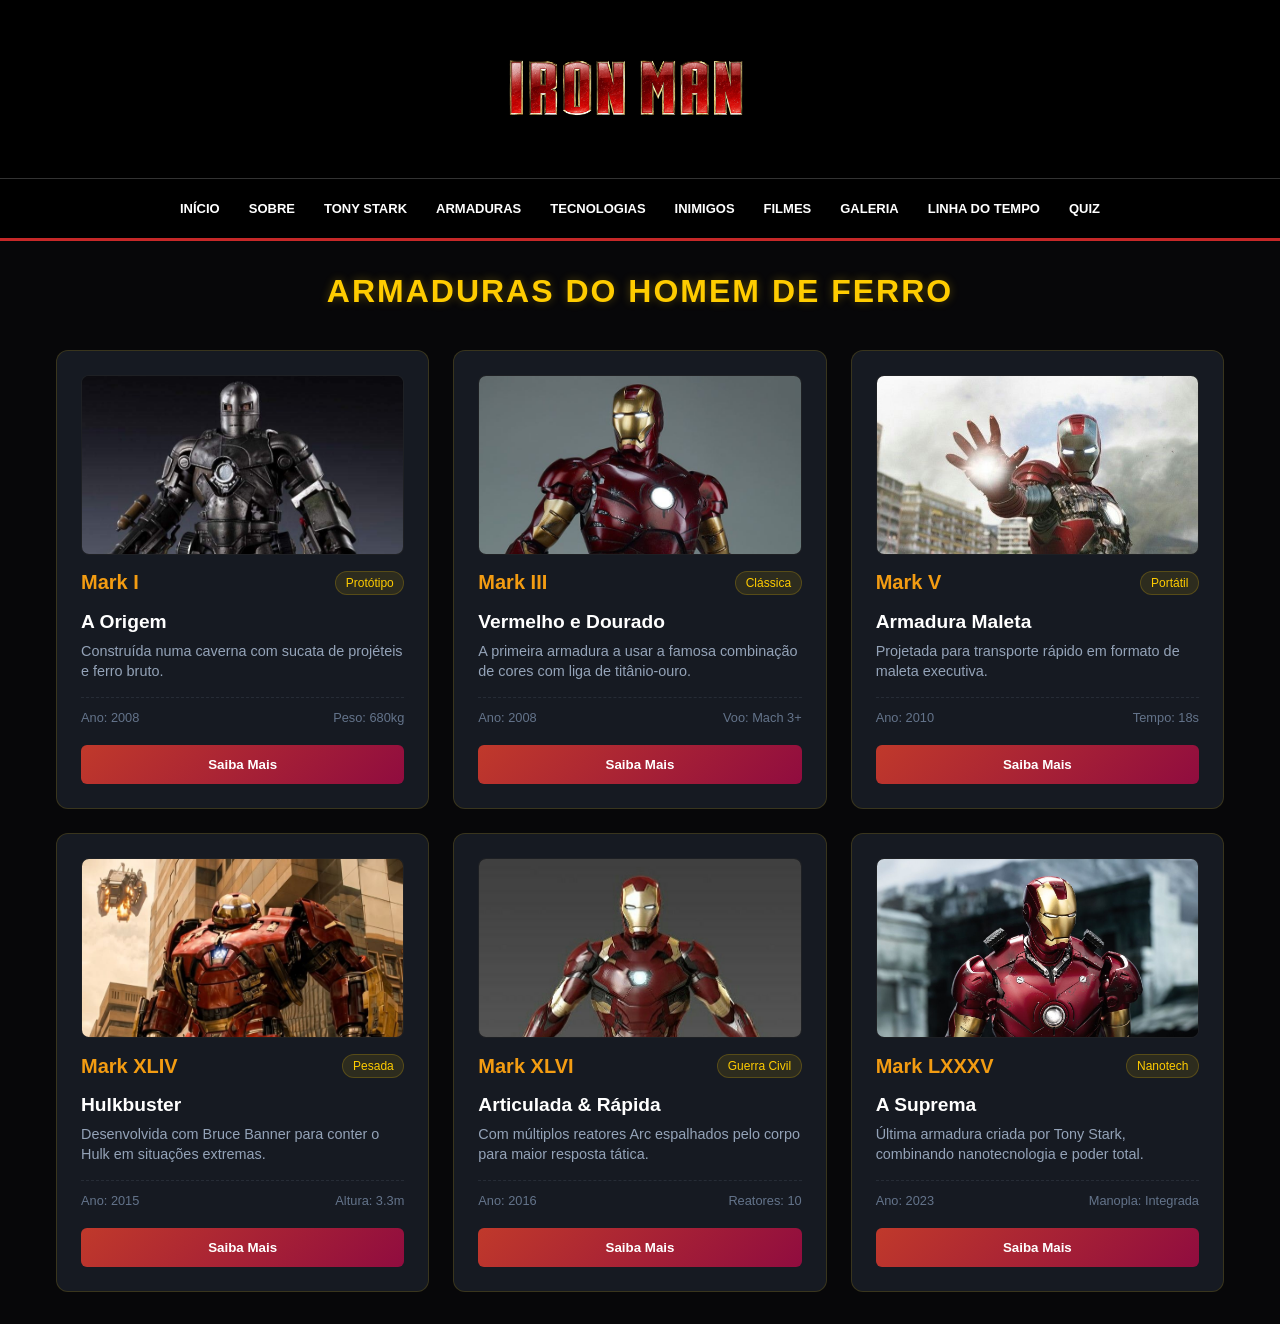
==== armaduras.html @ 5f481f51 "Primeiro envio do site Iron Man" ====
<!DOCTYPE html>
<html lang="pt-br">
<head>
    <meta charset="UTF-8">
    <meta name="viewport" content="width=device-width, initial-scale=1.0">
    <link rel="stylesheet" href="css/style.css">
    <title>Homem-de-Ferro</title>
    <link rel="icon" type="image/png" href="img/icone-ironman.png">
</head>
<body>
   <header>
        <div class="logo">
            <a href="index.html">
                <img src="img/Iron-Man-Logo.png" alt="Iron Man">
            </a>
        </div>
        <nav>
            <a href="index.html">Início</a>
            <a href="sobre.html">Sobre</a>
            <a href="tony-stark.html">Tony Stark</a>
            <a href="armaduras.html">Armaduras</a>
            <a href="tecnologias.html" class="active">Tecnologias</a>
            <a href="inimigos.html">Inimigos</a>
            <a href="filmes.html">Filmes</a>
            <a href="galeria.html">Galeria</a>
            <a href="linhadotempo.html">Linha do tempo</a>
            <a href="quiz.html">Quiz</a>
        </nav>
    </header>


    <section class="stark-container">
        <h2 class="stark-main-title">ARMADURAS DO HOMEM DE FERRO</h2>
    

        <div class="stark-grid">
        
   
            <article class="stark-card">
                <div class="stark-card-img-wrapper">
                    <img src="img/mark1.jpg" alt="Mark I" class="stark-card-img">
                </div>
                <div class="stark-card-header">
                    <span class="stark-badge">Mark I</span>
                    <span class="stark-tag">Protótipo</span>
                </div>
                <h3 class="stark-card-title">A Origem</h3>
                <p class="stark-card-desc">Construída numa caverna com sucata de projéteis e ferro bruto.</p>
                <div class="stark-stats">
                    <span>Ano: 2008</span>
                    <span>Peso: 680kg</span>
                </div>
                <button class="stark-btn" onclick="openArmorModal('mark1')">Saiba Mais</button>
            </article>

            <article class="stark-card">
                <div class="stark-card-img-wrapper">
                    <img src="img/m3.jpg" alt="Mark III" class="stark-card-img">
                </div>
                <div class="stark-card-header">
                    <span class="stark-badge">Mark III</span>
                    <span class="stark-tag">Clássica</span>
                </div>
                <h3 class="stark-card-title">Vermelho e Dourado</h3>
                <p class="stark-card-desc">A primeira armadura a usar a famosa combinação de cores com liga de titânio-ouro.</p>
                <div class="stark-stats">
                    <span>Ano: 2008</span>
                    <span>Voo: Mach 3+</span>
                </div>
                <button class="stark-btn" onclick="openArmorModal('mark3')">Saiba Mais</button>
            </article>


            <article class="stark-card">
                <div class="stark-card-img-wrapper">
                    <img src="img/m5.jpg" alt="Mark V" class="stark-card-img">
                </div>
                <div class="stark-card-header">
                    <span class="stark-badge">Mark V</span>
                    <span class="stark-tag">Portátil</span>
                </div>
                <h3 class="stark-card-title">Armadura Maleta</h3>
                <p class="stark-card-desc">Projetada para transporte rápido em formato de maleta executiva.</p>
                <div class="stark-stats">
                    <span>Ano: 2010</span>
                    <span>Tempo: 18s</span>
                </div>
                <button class="stark-btn" onclick="openArmorModal('mark5')">Saiba Mais</button>
            </article>

            <article class="stark-card">
                <div class="stark-card-img-wrapper">
                    <img src="img/m44.jpg" alt="Mark XLIV" class="stark-card-img">
                </div>
                <div class="stark-card-header">
                    <span class="stark-badge">Mark XLIV</span>
                    <span class="stark-tag">Pesada</span>
                </div>
                <h3 class="stark-card-title">Hulkbuster</h3>
                <p class="stark-card-desc">Desenvolvida com Bruce Banner para conter o Hulk em situações extremas.</p>
                <div class="stark-stats">
                    <span>Ano: 2015</span>
                    <span>Altura: 3.3m</span>
                </div>
                <button class="stark-btn" onclick="openArmorModal('mark44')">Saiba Mais</button>
            </article>

            <article class="stark-card">
                <div class="stark-card-img-wrapper">
                    <img src="img/m46.jpg" alt="Mark XLVI" class="stark-card-img">
                </div>
                <div class="stark-card-header">
                    <span class="stark-badge">Mark XLVI</span>
                    <span class="stark-tag">Guerra Civil</span>
                </div>
                <h3 class="stark-card-title">Articulada & Rápida</h3>
                <p class="stark-card-desc">Com múltiplos reatores Arc espalhados pelo corpo para maior resposta tática.</p>
                <div class="stark-stats">
                    <span>Ano: 2016</span>
                    <span>Reatores: 10</span>
                </div>
                <button class="stark-btn" onclick="openArmorModal('mark46')">Saiba Mais</button>
            </article>

            <article class="stark-card">
                <div class="stark-card-img-wrapper">
                    <img src="img/m85.jpg" alt="Mark LXXXV" class="stark-card-img">
                </div>
                <div class="stark-card-header">
                    <span class="stark-badge">Mark LXXXV</span>
                    <span class="stark-tag">Nanotech</span>
                </div>
                <h3 class="stark-card-title">A Suprema</h3>
                <p class="stark-card-desc">Última armadura criada por Tony Stark, combinando nanotecnologia e poder total.</p>
                <div class="stark-stats">
                    <span>Ano: 2023</span>
                    <span>Manopla: Integrada</span>
                </div>
                <button class="stark-btn" onclick="openArmorModal('mark85')">Saiba Mais</button>
            </article>

        </div>

        <div id="starkModalOverlay" class="stark-modal-overlay">
            <div class="stark-modal">
                <div class="stark-modal-header">
                    <div id="modalBadges"></div>
                    <button class="stark-modal-close" onclick="closeArmorModal()">×</button>
                </div>
            
                <h2 id="modalTitle" class="stark-modal-title"></h2>
            
                <div class="stark-modal-grid">
                    <div class="stark-info-box">
                        <span>LIGA / MATERIAL</span>
                        <strong id="modalMaterial"></strong>
                    </div>
                    <div class="stark-info-box">
                        <span>SISTEMA / I.A.</span>
                        <strong id="modalAI"></strong>
                    </div>
                </div>

                <p id="modalDescription" class="stark-modal-desc"></p>

                <div class="stark-modal-section">
                    <h4>ARSENAL & RECURSOS</h4>
                    <ul id="modalWeapons" class="stark-weapons-list"></ul>
                </div>
            </div>
        </div>
    </section>
<script src="js/script.js"></script>

</body>
</html>
---- css/style.css ----
* {
    margin: 0;
    padding: 0;
    box-sizing: border-box;
    font-family: 'Segoe UI', Tahoma, Geneva, Verdana, sans-serif;
}

body {
    background-color: #070709;
    color: #f1f1f1;
    overflow-x: hidden;
}

.text-yellow {
    color: #ffb700;
}

.text-red {
    color: #e60000;
}

.highlight-red {
    color: #e60000;
    font-weight: bold;
}

.highlight-yellow {
    color: #ffb700;
    font-weight: bold;
}

.navbar {
    background-color: #0c0c10;
    display: flex;
    justify-content: space-between;
    align-items: center;
    padding: 15px 40px;
    position: sticky;
    top: 0;
    z-index: 1000;
    border-bottom: 2px solid #ffb700;
}

.logo {
    font-size: 1.5rem;
    letter-spacing: 2px;
}

header {
    background-color: #000;
    border-bottom: 3px solid #c62828;
}

.logo {
    display: flex;
    justify-content: center;
    padding: 15px;
}

.logo img {
    width: 280px;
    max-width: 90%;
    height: auto;
}

nav {
    display: flex;
    justify-content: center;
    flex-wrap: wrap;
    border-top: 1px solid #333;
    padding: 10px;
    gap: 5px;
}

nav a {
    color: white;
    text-decoration: none;
    font-size: 13px;
    font-weight: bold;
    text-transform: uppercase;
    padding: 12px;
    transition: 0.3s ease;
}

nav a:hover {
    color: #f5c542;
    background-color: #222;
    border-bottom: 2px solid #c62828;
}
.navbar nav ul {
    list-style: none;
    display: flex;
    gap: 25px;
}

.navbar nav ul li a {
    color: #b3b3c2;
    text-decoration: none;
    font-weight: 600;
    transition: color 0.3s;
}

.navbar nav ul li a:hover,
.navbar nav ul li a.active {
    color: #ffb700;
}

.stark-identificacao {
    background-color: #141414;
    border: 1px solid #262626;
    border-radius: 12px;
    padding: 25px;
    max-width: 500px;
    margin: 30px auto;
    text-align: center;
    box-shadow: 0 10px 30px -10px rgba(220, 38, 38, 0.2);
}

.stark-identificacao input[type="text"] {
    width: 100%;
    padding: 12px 14px;
    background-color: #0b0b0d;
    border: 1px solid #333333;
    border-radius: 7px;
    color: #ffffff;
    font-size: 15px;
    margin-bottom: 12px;
    transition: all 0.3s ease;
}

.stark-identificacao input[type="text"]:focus {
    outline: none;
    border-color: #dc2626;
    box-shadow: 0 0 8px rgba(220, 38, 38, 0.3);
}

.stark-btn-acessar {
    width: 100%;
    padding: 12px;
    background-color: #c62828;
    border: none;
    border-radius: 7px;
    color: #ffffff;
    font-size: 15px;
    font-weight: bold;
    cursor: pointer;
    text-transform: uppercase;
    transition: 0.2s ease;
}

.stark-btn-acessar:hover {
    background-color: #e53935;
}

.stark-card {
    background-color: #141414;
    border: 1px solid #262626;
    transition: all 0.25s ease;
}

.stark-card:hover {
    border-color: #dc2626;
    transform: translateY(-3px);
    box-shadow: 0 10px 30px -10px rgba(220, 38, 38, 0.28);
}

@media (max-width: 600px) {

    nav {
        flex-direction: column;
        text-align: center;
    }

    .logo img {
        width: 220px;
    }
}

.sobre {
    max-width: 1000px;
    margin: 30px auto;
    padding: 30px;
    background-color: #151515;
    color: #f5f5f5;
    border-left: 4px solid #c62828;
    border-radius: 6px;
    box-shadow: 0 4px 15px rgba(0, 0, 0, 0.4);
}

.subtitulo-sobre {
    display: inline-block;
    font-size: 12px;
    font-weight: bold;
    letter-spacing: 2px;
    color: #c62828;
    margin-bottom: 8px;
    text-transform: uppercase;
}

.sobre h1,
.sobre h2 {
    color: #d4a72c;
    margin-bottom: 20px;
}

.sobre p {
    font-size: 16px;
    line-height: 1.8;
    margin-bottom: 15px;
    color: #dddddd;
}

.destaque-sobre {
    display: flex;
    align-items: center;
    gap: 30px;
}

.texto-sobre {
    flex: 1;
}

.imagem-sobre {
    flex: 1;
}

.sobre img {
    display: block;
    width: 100%;
    max-width: 420px;
    margin: 0 auto;
    border-radius: 6px;
    border: 1px solid #333;
}

.cards-caracteristicas {
    display: grid;
    grid-template-columns: repeat(auto-fit, minmax(200px, 1fr));
    gap: 20px;
    margin-top: 20px;
}

.card-caracteristica {
    background-color: #1f1f1f;
    padding: 20px;
    border-radius: 6px;
    border-top: 3px solid #d4a72c;
    transition: transform 0.2s ease, border-color 0.2s ease;
}

.card-caracteristica:hover {
    transform: translateY(-5px);
    border-top-color: #c62828;
}

.icone-caracteristica {
    font-size: 26px;
    display: block;
    margin-bottom: 10px;
}

.card-caracteristica h3 {
    color: #ffffff;
    font-size: 18px;
    margin-bottom: 10px;
}

.card-caracteristica p {
    font-size: 14px;
    line-height: 1.6;
    margin-bottom: 0;
}

@media (max-width: 768px) {
    .destaque-sobre {
        flex-direction: column;
    }

    .sobre {
        margin: 20px 15px;
        padding: 20px;
    }
}

.site-hero-header {
  position: relative;
  z-index: 1;
  text-align: center;
  padding: 90px 20px 60px 20px;
  background: linear-gradient(180deg, rgba(153, 0, 0, 0.25) 0%, rgba(7, 7, 9, 1) 100%);
  border-bottom: 2px solid rgba(255, 183, 0, 0.3);
}

.badge-stark {
  display: inline-block;
  font-family: var(--fonte-titulo);
  font-size: 0.75rem;
  letter-spacing: 3px;
  color: #ffcc00;
  background: rgba(255, 204, 0, 0.1);
  border: 1px solid #ffcc00;
  padding: 5px 15px;
  border-radius: 20px;
  margin-bottom: 20px;
  box-shadow: 0 0 10px rgba(255, 204, 0, 0.2);
}

.site-hero-header h1 {
  font-family: var(--fonte-titulo);
  font-size: 4rem;
  font-weight: 900;
  letter-spacing: 5px;
  color: var(--dourado);
  text-shadow: 0 0 20px rgba(255, 183, 0, 0.4), 3px 3px 0px var(--vermelho-stark);
}

.site-hero-header .tagline {
  font-size: 1.4rem;
  color: var(--texto-cinza);
  margin-top: 10px;
  letter-spacing: 2px;
  text-transform: uppercase;
}

.tags-container {
  display: flex;
  justify-content: center;
  gap: 12px;
  margin-top: 25px;
  flex-wrap: wrap;
}

.tag {
  background: rgba(255, 183, 0, 0.05);
  border: 1px solid var(--dourado-suave);
  color: var(--dourado-suave);
  padding: 6px 14px;
  font-size: 0.9rem;
  border-radius: 4px;
  letter-spacing: 1px;
}

main {
  position: relative;
  z-index: 1;
  max-width: 1100px;
  margin: 0 auto;
  padding: 50px 20px;
}

.quote-box {
  text-align: center;
  margin-bottom: 60px;
  padding: 30px;
  background: rgba(255, 255, 255, 0.02);
  border-left: 4px solid var(--vermelho-stark);
  border-right: 4px solid var(--dourado);
  border-radius: 8px;
}

.quote-box blockquote {
  font-size: 1.5rem;
  font-style: italic;
  color: #ffffff;
  letter-spacing: 1px;
}

.biografia-container {
  display: flex;
  flex-direction: column;
  gap: 40px;
}

.card-stark {
  display: flex;
  align-items: center;
  background-color: var(--preto-card);
  border: 1px solid rgba(255, 183, 0, 0.15);
  border-radius: 12px;
  overflow: hidden;
  box-shadow: 0 10px 30px rgba(0, 0, 0, 0.7);
  transition: all 0.4s ease;
}

.card-stark:hover {
  transform: translateY(-8px);
  border-color: var(--dourado);
  box-shadow: 0 15px 35px rgba(255, 183, 0, 0.2), 0 0 15px rgba(153, 0, 0, 0.3);
}

.card-stark.reverso {
  flex-direction: row-reverse;
}

.img-wrapper {
  position: relative;
  width: 45%;
  height: 340px;
  overflow: hidden;
}

.img-wrapper img {
  width: 100%;
  height: 100%;
  object-fit: cover;
  transition: transform 0.5s ease;
}

.card-stark:hover .img-wrapper img {
  transform: scale(1.08);
}

.img-overlay {
  position: absolute;
  top: 0;
  left: 0;
  width: 100%;
  height: 100%;
  background: linear-gradient(90deg, rgba(17, 17, 22, 0) 0%, rgba(17, 17, 22, 0.8) 100%);
}

.card-stark.reverso .img-overlay {
  background: linear-gradient(-90deg, rgba(17, 17, 22, 0) 0%, rgba(17, 17, 22, 0.8) 100%);
}

.texto-info {
  width: 55%;
  padding: 40px;
}

.card-numero {
  font-family: var(--fonte-titulo);
  font-size: 0.8rem;
  color: var(--vermelho-brilho);
  letter-spacing: 2px;
  display: block;
  margin-bottom: 8px;
}

.texto-info h2 {
  font-family: var(--fonte-titulo);
  color: var(--dourado);
  font-size: 1.8rem;
  margin-bottom: 15px;
  letter-spacing: 1px;
}

.texto-info p {
  color: var(--texto-cinza);
  font-size: 1.15rem;
  line-height: 1.7;
}

.stats-panel {
  display: grid;
  grid-template-columns: repeat(auto-fit, minmax(250px, 1fr));
  gap: 20px;
  margin-top: 70px;
}

.stat-item {
  background: linear-gradient(145deg, rgba(153, 0, 0, 0.2), rgba(17, 17, 22, 0.9));
  border: 1px solid rgba(255, 183, 0, 0.2);
  padding: 30px;
  border-radius: 10px;
  text-align: center;
  transition: 0.3s;
}

.stat-item:hover {
  border-color: #ffcc00;
  box-shadow: 0 0 20px rgba(255, 204, 0, 0.2);
}

.stat-item h3 {
  font-family: var(--fonte-titulo);
  font-size: 2.8rem;
  color: var(--dourado);
  margin-bottom: 5px;
}

.stat-item p {
  color: var(--texto-cinza);
  font-size: 1rem;
  letter-spacing: 1px;
}

.quiz-container {
    min-height: 65vh;
    display: flex;
    justify-content: center;
    align-items: center;
    padding: 40px 20px;
    background: radial-gradient(circle at top, #351416, #101010 70%);
    color: #ffffff;
}

.quiz-card {
    width: 100%;
    max-width: 750px;
    padding: 35px;
    background-color: #171717;
    border: 1px solid #383838;
    border-top: 4px solid #c62828;
    border-radius: 12px;
    box-shadow: 0 10px 35px #00000070;
}

.quiz-etiqueta {
    color: #f5c542;
    font-size: 12px;
    font-weight: bold;
    letter-spacing: 3px;
    text-align: center;
}

.quiz-card h1 {
    color: #f5c542;
    font-size: 32px;
    text-align: center;
    margin: 15px 0;
}

.quiz-descricao {
    color: #cccccc;
    text-align: center;
    line-height: 1.6;
    margin-bottom: 30px;
}

.quiz-info {
    display: flex;
    justify-content: space-between;
    gap: 12px;
    color: #f5c542;
    font-size: 14px;
    font-weight: bold;
    margin-bottom: 12px;
}

.barra-progresso {
    width: 100%;
    height: 8px;
    background-color: #333333;
    border-radius: 10px;
    overflow: hidden;
    margin-bottom: 28px;
}

#progresso {
    width: 0%;
    height: 100%;
    background-color: #c62828;
    transition: width 0.3s ease;
}

#pergunta {
    color: #ffffff;
    font-size: 22px;
    line-height: 1.5;
    margin-bottom: 22px;
}

.alternativas {
    display: flex;
    flex-direction: column;
    gap: 12px;
}

.alternativa {
    width: 100%;
    padding: 15px;
    background-color: #242424;
    border: 1px solid #444444;
    border-radius: 7px;
    color: #ffffff;
    font-size: 15px;
    text-align: left;
    cursor: pointer;
    transition: 0.2s;
}

.alternativa:hover:not(:disabled) {
    border-color: #f5c542;
    background-color: #30271b;
}

.alternativa.selecionada {
    border: 2px solid #f5c542;
    background-color: #382c18;
}

.alternativa.correta {
    border-color: #36a269;
    background-color: #163b29;
}

.alternativa.incorreta {
    border-color: #c62828;
    background-color: #451b1b;
}

.alternativa:disabled {
    cursor: default;
}

#feedback {
    min-height: 24px;
    margin: 18px 0 10px;
    font-weight: bold;
    line-height: 1.5;
}

#botaoConfirmar,
#botaoReiniciar {
    width: 100%;
    padding: 14px;
    background-color: #c62828;
    border: none;
    border-radius: 7px;
    color: #ffffff;
    font-size: 16px;
    font-weight: bold;
    cursor: pointer;
    transition: 0.2s;
}

#botaoConfirmar:hover:not(:disabled),
#botaoReiniciar:hover {
    background-color: #e53935;
}

#botaoConfirmar:disabled {
    background-color: #555555;
    color: #bbbbbb;
    cursor: not-allowed;
}

#resultado {
    text-align: center;
    padding: 20px 0;
}

#resultado h2 {
    color: #f5c542;
    font-size: 28px;
    margin-bottom: 20px;
}

#resultado p {
    color: #dddddd;
    font-size: 17px;
    line-height: 1.7;
    margin-bottom: 15px;
}

@media (max-width: 600px) {
    .quiz-container {
        padding: 25px 12px;
    }

    .quiz-card {
        padding: 22px 16px;
    }

    .quiz-card h1 {
        font-size: 26px;
    }

    #pergunta {
        font-size: 19px;
    }

    .alternativa {
        font-size: 14px;
    }
}


:root {
    --stark-red: #c0392b;
    --stark-gold: #f39c12;
    --stark-yellow: #ffcc00;
    --stark-dark: #0f1115;
    --stark-card-bg: #161a22;
    --stark-border: rgba(255, 204, 0, 0.15);
}

.stark-container {
    max-width: 1200px;
    margin: 0 auto;
    padding: 2rem 1rem;
    font-family: 'Segoe UI', Tahoma, Geneva, Verdana, sans-serif;
    color: #ffffff;
}

.stark-main-title {
    text-align: center;
    font-size: 2rem;
    font-weight: 800;
    color: #ffcc00;
    letter-spacing: 2px;
    margin-bottom: 2.5rem;
    text-shadow: 0 0 10px rgba(255, 204, 0, 0.3);
}

.stark-grid {
    display: grid;
    grid-template-columns: 1fr;
    gap: 1.5rem;
}

@media (min-width: 640px) {
    .stark-grid {
        grid-template-columns: repeat(2, 1fr);
    }
}

@media (min-width: 1024px) {
    .stark-grid {
        grid-template-columns: repeat(3, 1fr);
    }
}

.stark-card {
    background: var(--stark-card-bg);
    border: 1px solid var(--stark-border);
    border-radius: 12px;
    padding: 1.5rem;
    display: flex;
    flex-direction: column;
    justify-content: space-between;
    transition: transform 0.3s ease, border-color 0.3s ease, box-shadow 0.3s ease;
}

.stark-card:hover {
    transform: translateY(-5px);
    border-color: var(--stark-gold);
    box-shadow: 0 10px 20px rgba(243, 156, 18, 0.15);
}

.stark-card-header {
    display: flex;
    justify-content: space-between;
    align-items: center;
    margin-bottom: 1rem;
}

.stark-badge {
    color: var(--stark-gold);
    font-weight: 800;
    font-size: 1.25rem;
}

.stark-tag {
    font-size: 0.75rem;
    background: rgba(255, 204, 0, 0.1);
    color: #ffcc00;
    padding: 0.25rem 0.6rem;
    border-radius: 20px;
    border: 1px solid rgba(255, 204, 0, 0.2);
}

.stark-card-title {
    font-size: 1.2rem;
    margin: 0 0 0.5rem 0;
}

.stark-card-desc {
    color: #94a3b8;
    font-size: 0.9rem;
    line-height: 1.4;
    margin-bottom: 1rem;
}

.stark-stats {
    display: flex;
    justify-content: space-between;
    font-size: 0.8rem;
    color: #64748b;
    border-top: 1px dashed #262c36;
    padding-top: 0.75rem;
    margin-bottom: 1.25rem;
}

.stark-btn {
    width: 100%;
    padding: 0.75rem;
    background: linear-gradient(135deg, var(--stark-red), #900c3f);
    color: #ffffff;
    border: none;
    border-radius: 6px;
    font-weight: 700;
    cursor: pointer;
    transition: filter 0.2s ease;
}

.stark-btn:hover {
    filter: brightness(1.2);
}

.stark-modal-overlay {
    display: none;
    position: fixed;
    top: 0;
    left: 0;
    width: 100%;
    height: 100%;
    background: rgba(0, 0, 0, 0.85);
    backdrop-filter: blur(5px);
    z-index: 9999;
    align-items: center;
    justify-content: center;
    padding: 1rem;
}

.stark-modal-overlay.active {
    display: flex;
}

.stark-modal {
    background: var(--stark-card-bg);
    border: 1px solid var(--stark-gold);
    border-radius: 12px;
    width: 100%;
    max-width: 550px;
    padding: 2rem;
    box-shadow: 0 0 30px rgba(243, 156, 18, 0.2);
    position: relative;
    max-height: 90vh;
    overflow-y: auto;
}

.stark-modal-header {
    display: flex;
    justify-content: space-between;
    align-items: center;
}

.stark-modal-close {
    background: transparent;
    border: none;
    color: #94a3b8;
    font-size: 2rem;
    cursor: pointer;
    line-height: 1;
}

.stark-modal-close:hover {
    color: #ffffff;
}

.stark-modal-title {
    font-size: 1.75rem;
    margin: 0.5rem 0 1.5rem 0;
    color: #ffffff;
}

.stark-modal-grid {
    display: grid;
    grid-template-columns: 1fr 1fr;
    gap: 1rem;
    margin-bottom: 1.5rem;
}

.stark-info-box {
    background: #0d1117;
    padding: 0.75rem;
    border-radius: 6px;
    border-left: 3px solid #ffcc00;
}

.stark-info-box span {
    display: block;
    font-size: 0.7rem;
    color: #64748b;
    margin-bottom: 0.25rem;
}

.stark-info-box strong {
    font-size: 0.85rem;
    color: #e2e8f0;
}

.stark-modal-desc {
    color: #cbd5e1;
    line-height: 1.5;
    font-size: 0.95rem;
    margin-bottom: 1.5rem;
}

.stark-modal-section h4 {
    font-size: 0.85rem;
    color: var(--stark-gold);
    letter-spacing: 1px;
    margin-bottom: 0.75rem;
}

.stark-weapons-list {
    list-style: none;
    padding: 0;
    margin: 0;
    display: grid;
    grid-template-columns: 1fr 1fr;
    gap: 0.5rem;
}

.stark-weapons-list li {
    font-size: 0.85rem;
    color: #94a3b8;
    display: flex;
    align-items: center;
}

.stark-weapons-list li::before {
    content: "⚡";
    margin-right: 0.5rem;
    font-size: 0.75rem;
}

.stark-subtitle {
    text-align: center;
    color: #ff3333;
    font-size: 0.85rem;
    letter-spacing: 3px;
    margin-top: -1.5rem;
    margin-bottom: 2.5rem;
    font-weight: 700;
}

.stark-card.threat-low {
    border-left: 4px solid #2ecc71;
}

.stark-card.threat-medium {
    border-left: 4px solid #f39c12;
}

.stark-card.threat-high {
    border-left: 4px solid #e67e22;
}

.stark-card.threat-extreme {
    border-left: 4px solid #e74c3c;
    box-shadow: inset 0 0 15px rgba(231, 76, 60, 0.05);
}

.stark-threat-tag {
    font-size: 0.7rem;
    font-weight: 800;
    padding: 0.2rem 0.5rem;
    border-radius: 4px;
    text-transform: uppercase;
}

.stark-threat-tag.low {
    background: rgba(46, 204, 113, 0.15);
    color: #2ecc71;
    border: 1px solid #2ecc71;
}

.stark-threat-tag.medium {
    background: rgba(243, 156, 18, 0.15);
    color: #f39c12;
    border: 1px solid #f39c12;
}

.stark-threat-tag.high {
    background: rgba(230, 126, 34, 0.15);
    color: #e67e22;
    border: 1px solid #e67e22;
}

.stark-threat-tag.extreme {
    background: rgba(231, 76, 60, 0.2);
    color: #ff4d4d;
    border: 1px solid #ff4d4d;
    animation: pulseAlert 2s infinite;
}

@keyframes pulseAlert {
    0% { box-shadow: 0 0 0 0 rgba(255, 77, 77, 0.4); }
    70% { box-shadow: 0 0 0 8px rgba(255, 77, 77, 0); }
    100% { box-shadow: 0 0 0 0 rgba(255, 77, 77, 0); }
}

.stark-btn-threat {
    width: 100%;
    padding: 0.75rem;
    background: linear-gradient(135deg, #7b0000, #b30000);
    color: #ffffff;
    border: 1px solid #ff3333;
    border-radius: 6px;
    font-weight: 700;
    letter-spacing: 1px;
    cursor: pointer;
    transition: all 0.3s ease;
}

.stark-btn-threat:hover {
    background: #e60000;
    box-shadow: 0 0 15px rgba(255, 0, 0, 0.4);
}


.stark-modal.enemy-modal {
    border-color: #ff3333;
    box-shadow: 0 0 35px rgba(255, 0, 0, 0.25);
}

.stark-info-box.alert-box {
    border-left-color: #ff3333;
}

.threat-list li::before {
    content: "⚠️" !important;
}

.stark-card-img-wrapper {
    width: 100%;
    height: 180px; 
    border-radius: 8px;
    overflow: hidden;
    margin-bottom: 1rem;
    border: 1px solid rgba(255, 255, 255, 0.08);
    background-color: #0b0d11;
    position: relative;
}

.stark-card-img {
    width: 100%;
    height: 100%;
    object-fit: cover; 
    object-position: center top;
    transition: transform 0.4s ease, filter 0.4s ease;
}

.stark-card:hover .stark-card-img {
    transform: scale(1.06);
}

.stark-card.threat-extreme .stark-card-img-wrapper {
    border-color: rgba(231, 76, 60, 0.4);
}

.gallery-filters {
    display: flex;
    justify-content: center;
    flex-wrap: wrap;
    gap: 0.75rem;
    margin-bottom: 2.5rem;
}

.filter-btn {
    background: var(--stark-card-bg);
    border: 1px solid var(--stark-border);
    color: #94a3b8;
    padding: 0.5rem 1.25rem;
    border-radius: 20px;
    cursor: pointer;
    font-weight: 600;
    font-size: 0.85rem;
    transition: all 0.3s ease;
}

.filter-btn:hover,
.filter-btn.active {
    background: rgba(255, 204, 0, 0.15);
    color: #ffcc00;
    border-color: #ffcc00;
    box-shadow: 0 0 10px rgba(255, 204, 0, 0.2);
}

.gallery-item {
    cursor: pointer;
}

.gallery-card-info {
    padding-top: 0.5rem;
}

.gallery-modal-content {
    max-width: 750px !important;
}

.gallery-modal-img-container {
    width: 100%;
    max-height: 60vh;
    border-radius: 8px;
    overflow: hidden;
    background: #000;
    display: flex;
    justify-content: center;
    align-items: center;
    border: 1px solid #ffcc00;
}

#galleryModalImg {
    width: 100%;
    height: auto;
    max-height: 60vh;
    object-fit: contain;
}

:root {
    --bg-primary: #0a0a0a;
    --bg-secondary: #141414;
    --bg-card: #1c1c1c;
    --text-primary: #ffffff;
    --text-muted: #b0b0b0;
    
    --color-yellow: #ffcc00;
    --color-yellow-hover: #e6b800;
    --color-red: #e60000;
    --color-red-hover: #b30000;
    
    --border-color: #2a2a2a;
    --transition: all 0.3s ease;

    --fonte-titulo: 'Orbitron', sans-serif;
    --fonte-corpo: 'Rajdhani', Arial, sans-serif;
}

.text-yellow { color: var(--color-yellow); }
.text-red { color: var(--color-red); }
.highlight-yellow { color: var(--color-yellow); font-weight: bold; }
.highlight-red { color: var(--color-red); font-weight: bold; }

.sub-navbar {
    display: flex;
    justify-content: space-between;
    align-items: center;
    background-color: var(--bg-secondary);
    border-bottom: 1px solid var(--border-color);
    padding: 12px 5%;
    flex-wrap: wrap;
    gap: 15px;
}

.sub-logo {
    font-family: var(--fonte-titulo);
    font-size: 1.2rem;
    font-weight: 900;
    letter-spacing: 2px;
}

.sub-links {
    display: flex;
    gap: 20px;
    flex-wrap: wrap;
}

.sub-links a {
    color: var(--text-muted);
    text-decoration: none;
    font-size: 0.85rem;
    font-weight: bold;
    text-transform: uppercase;
    letter-spacing: 1px;
    transition: var(--transition);
}

.sub-links a:hover {
    color: var(--color-yellow);
}

.hero {
    display: flex;
    align-items: center;
    justify-content: space-between;
    padding: 6rem 5%;
    min-height: 80vh;
    gap: 4rem;
    background: radial-gradient(circle at 70% 30%, rgba(198, 40, 40, 0.12) 0%, rgba(10, 10, 10, 0.95) 70%), 
                linear-gradient(180deg, #121216 0%, #0a0a0a 100%);
    border-bottom: 2px solid rgba(255, 204, 0, 0.25);
    position: relative;
    overflow: hidden;
}

.hero::before {
    content: '';
    position: absolute;
    top: -50px;
    right: -50px;
    width: 350px;
    height: 350px;
    background: radial-gradient(circle, rgba(255, 204, 0, 0.08) 0%, transparent 70%);
    border-radius: 50%;
    z-index: 0;
    pointer-events: none;
}

.hero-content {
    flex: 1;
    position: relative;
    z-index: 1;
}

.badge {
    display: inline-block;
    background: rgba(230, 0, 0, 0.15);
    border: 1px solid var(--color-red);
    color: #ff4d4d;
    padding: 0.4rem 1rem;
    border-radius: 20px;
    font-family: var(--fonte-titulo);
    font-size: 0.75rem;
    font-weight: 700;
    letter-spacing: 2px;
    text-transform: uppercase;
    margin-bottom: 1rem;
    box-shadow: 0 0 10px rgba(230, 0, 0, 0.2);
}

.hero h1 {
    font-family: var(--fonte-titulo);
    font-size: 3.2rem;
    margin: 0.8rem 0;
    line-height: 1.15;
    color: #ffffff;
    text-shadow: 0 0 20px rgba(255, 204, 0, 0.25);
}

.hero h1 span {
    color: var(--color-yellow);
}

.hero p {
    font-size: 1.15rem;
    color: var(--text-muted);
    margin-bottom: 2rem;
    line-height: 1.7;
    max-width: 540px;
}

.hero-buttons {
    display: flex;
    gap: 1.2rem;
    flex-wrap: wrap;
}

.btn {
    padding: 0.85rem 2rem;
    border-radius: 6px;
    text-decoration: none;
    font-family: var(--fonte-titulo);
    font-size: 0.85rem;
    font-weight: 700;
    letter-spacing: 1.5px;
    transition: var(--transition);
    display: inline-block;
    text-transform: uppercase;
}

.btn-primary {
    background-color: var(--color-yellow);
    color: #000000;
    box-shadow: 0 4px 15px rgba(255, 204, 0, 0.3);
}

.btn-primary:hover {
    background-color: var(--color-yellow-hover);
    transform: translateY(-3px);
    box-shadow: 0 6px 20px rgba(255, 204, 0, 0.45);
}

.btn-secondary {
    background-color: rgba(230, 0, 0, 0.1);
    border: 2px solid var(--color-red);
    color: #ffffff;
}

.btn-secondary:hover {
    background-color: var(--color-red);
    transform: translateY(-3px);
    box-shadow: 0 6px 20px rgba(230, 0, 0, 0.4);
}

.hero-image {
    flex: 1;
    position: relative;
    z-index: 1;
}

.hero-image img {
    width: 100%;
    border-radius: 12px;
    border: 2px solid rgba(255, 204, 0, 0.3);
    box-shadow: 0 15px 35px rgba(0, 0, 0, 0.8), 0 0 20px rgba(255, 204, 0, 0.15);
    transition: transform 0.4s ease, border-color 0.4s ease;
}

.hero-image img:hover {
    transform: scale(1.02);
    border-color: var(--color-yellow);
}

@media (max-width: 768px) {
    .hero {
        flex-direction: column;
        text-align: center;
        padding: 4rem 5%;
    }

    .hero-buttons {
        justify-content: center;
    }

    .hero h1 {
        font-size: 2.3rem;
    }
}

.section {
    padding: 5rem 5%;
}

.bg-darker {
    background-color: var(--bg-secondary);
}

.section-title {
    font-family: var(--fonte-titulo);
    font-size: 2.2rem;
    text-align: center;
    margin-bottom: 0.5rem;
}

.section-subtitle {
    text-align: center;
    color: var(--text-muted);
    margin-bottom: 3rem;
}

.concept-grid {
    display: grid;
    grid-template-columns: repeat(auto-fit, minmax(280px, 1fr));
    gap: 2rem;
    margin-top: 3rem;
}

.concept-card {
    background-color: var(--bg-card);
    padding: 2rem;
    border-radius: 8px;
    border-top: 4px solid var(--color-red);
    transition: var(--transition);
}

.concept-card:hover {
    transform: translateY(-5px);
    border-top-color: var(--color-yellow);
}

.concept-card .icon {
    font-size: 2.5rem;
    color: var(--color-yellow);
    margin-bottom: 1rem;
}

.concept-card h3 {
    font-family: var(--fonte-titulo);
    font-size: 1.2rem;
    margin-bottom: 0.8rem;
}

.concept-card p {
    color: var(--text-muted);
}

.tech-grid {
    display: grid;
    grid-template-columns: repeat(auto-fit, minmax(260px, 1fr));
    gap: 2rem;
}

.tech-card {
    background-color: var(--bg-card);
    border-radius: 10px;
    overflow: hidden;
    border: 1px solid var(--border-color);
    transition: var(--transition);
}

.tech-card:hover {
    border-color: var(--color-yellow);
    box-shadow: 0 5px 20px rgba(255, 204, 0, 0.15);
}

.tech-img-container {
    height: 180px;
    overflow: hidden;
}

.tech-img-container img {
    width: 100%;
    height: 100%;
    object-fit: cover;
    transition: var(--transition);
}

.tech-card:hover .tech-img-container img {
    transform: scale(1.05);
}

.tech-info {
    padding: 1.5rem;
}

.tech-tag {
    font-size: 0.75rem;
    padding: 0.2rem 0.6rem;
    border-radius: 4px;
    font-weight: 700;
    display: inline-block;
    margin-bottom: 0.8rem;
}

.tag-yellow {
    background-color: rgba(255, 204, 0, 0.2);
    color: var(--color-yellow);
    border: 1px solid var(--color-yellow);
}

.tag-red {
    background-color: rgba(230, 0, 0, 0.2);
    color: var(--color-red);
    border: 1px solid var(--color-red);
}

.tech-info h3 {
    font-family: var(--fonte-titulo);
    font-size: 1.15rem;
    margin-bottom: 0.5rem;
}

.tech-info p {
    color: var(--text-muted);
    font-size: 0.95rem;
}

.methods-table-wrapper {
    overflow-x: auto;
    margin-top: 2rem;
}

.methods-table {
    width: 100%;
    border-collapse: collapse;
    background-color: var(--bg-card);
    border-radius: 8px;
    overflow: hidden;
}

.methods-table th,
.methods-table td {
    padding: 1.2rem;
    text-align: left;
    border-bottom: 1px solid var(--border-color);
}

.methods-table th {
    background-color: #000;
    color: var(--color-yellow);
    font-family: var(--fonte-titulo);
    text-transform: uppercase;
    font-size: 0.85rem;
    letter-spacing: 1px;
}

.method-badge {
    padding: 0.3rem 0.7rem;
    border-radius: 4px;
    font-family: var(--fonte-titulo);
    font-weight: 800;
    font-size: 0.8rem;
}

.method-badge.jarvis { background-color: rgba(255, 204, 0, 0.2); color: var(--color-yellow); border: 1px solid var(--color-yellow); }
.method-badge.friday { background-color: rgba(230, 0, 0, 0.2); color: var(--color-red); border: 1px solid var(--color-red); }
.method-badge.edith { background-color: #333; color: #fff; border: 1px solid #555; }
.method-badge.barf { background-color: var(--color-red); color: #fff; }

footer {
    border-top: 1px solid rgba(255, 204, 0, 0.2);
    background-color: #0f1115;
    margin-top: 3rem;
    padding: 1.75rem 1rem;
    text-align: center;
}

footer p:first-child {
    font-family: 'Orbitron', sans-serif;
    font-size: 0.75rem;
    color: #ffcc00;
    letter-spacing: 0.1em;
    text-transform: uppercase;
    margin-bottom: 0.5rem;
}

footer p:last-child {
    font-size: 0.85rem;
    color: #6b7280;
}

@media (max-width: 1024px) {
    header {
        flex-direction: column;
        gap: 15px;
        padding: 15px 20px;
    }

    header nav {
        justify-content: center;
        gap: 12px;
    }

    #sec-armaduras .grid,
    #sec-viloes .grid {
        grid-template-columns: repeat(2, 1fr);
    }

    #sec-videos .grid {
        grid-template-columns: repeat(2, 1fr);
    }
}

@media (max-width: 640px) {
    body > section h2 {
        font-size: 1.75rem;
    }

    #sec-armaduras .grid,
    #sec-viloes .grid,
    #sec-videos .grid {
        grid-template-columns: 1fr;
    }

    .tab-content > div:first-child {
        flex-direction: column;
        align-items: flex-start;
        gap: 0.5rem;
    }
}

.gallery-grid {
    display: grid;
    grid-template-columns: repeat(3, 1fr);
    gap: 1.5rem;
}

.stark-card-video {
    width: 100%;
    height: 100%;
    object-fit: cover; 
    background-color: #000;
}

@media (max-width: 1024px) {
    .gallery-grid {
        grid-template-columns: repeat(2, 1fr);
    }
}

@media (max-width: 640px) {
    .gallery-grid {
        grid-template-columns: 1fr;
    }
}
.stark-card-video {
    width: 100%;
    height: 100%;
    object-fit: cover;
    background-color: #000;
}

.audio-terminal-card {
    background: linear-gradient(135deg, rgba(20, 20, 20, 0.95), rgba(11, 13, 17, 0.98));
    border: 1px solid rgba(0, 210, 255, 0.4);
    border-radius: 12px;
    box-shadow: 0 8px 25px rgba(0, 210, 255, 0.15);
    max-width: 750px;
    margin: 0 auto 2.5rem auto;
    padding: 1.5rem;
}

.audio-terminal-card audio {
    width: 100%;
    height: 40px;
    border-radius: 6px;
    outline: none;
    background-color: #111;
    filter: invert(90%) hue-rotate(180deg) contrast(120%);
}

.audio-terminal-card {
    background: linear-gradient(135deg, rgba(16, 20, 28, 0.95), rgba(10, 12, 16, 0.98));
    border: 1px solid rgba(0, 210, 255, 0.35);
    border-radius: 12px;
    padding: 1.5rem;
    max-width: 800px;
    margin: 0 auto 2.5rem auto;
    box-shadow: 0 8px 25px rgba(0, 210, 255, 0.12);
    transition: all 0.3s ease;
}

.audio-terminal-card:hover {
    border-color: #00d2ff;
    box-shadow: 0 10px 30px rgba(0, 210, 255, 0.25);
}

.audio-header {
    display: flex;
    justify-content: space-between;
    align-items: center;
    margin-bottom: 1rem;
    flex-wrap: wrap;
    gap: 10px;
}

.audio-title-group {
    display: flex;
    align-items: center;
    gap: 10px;
}

.audio-icon {
    color: #00d2ff;
    font-size: 1.2rem;
}

.stark-tag-cyan {
    font-family: var(--fonte-titulo);
    font-size: 0.7rem;
    background: rgba(0, 210, 255, 0.12);
    color: #00d2ff;
    padding: 0.3rem 0.75rem;
    border-radius: 20px;
    border: 1px solid rgba(0, 210, 255, 0.35);
    letter-spacing: 1px;
}

.audio-id {
    font-family: monospace;
    font-size: 0.8rem;
    color: #64748b;
}

.audio-body {
    display: flex;
    justify-content: space-between;
    align-items: center;
    gap: 1.5rem;
    flex-wrap: wrap;
}

.audio-desc {
    color: #94a3b8;
    font-size: 0.9rem;
    margin-top: 0.25rem;
}

.stark-audio-btn {
    display: flex;
    align-items: center;
    gap: 10px;
    background: rgba(0, 210, 255, 0.15);
    color: #00d2ff;
    border: 1px solid #00d2ff;
    padding: 0.75rem 1.5rem;
    border-radius: 8px;
    font-family: var(--fonte-titulo);
    font-size: 0.85rem;
    font-weight: 700;
    letter-spacing: 1.5px;
    cursor: pointer;
    transition: all 0.3s ease;
}

.stark-audio-btn:hover {
    background: #00d2ff;
    color: #000000;
    box-shadow: 0 0 15px rgba(0, 210, 255, 0.5);
}

.stark-audio-btn.playing {
    background: #e60000;
    border-color: #ff4d4d;
    color: #ffffff;
    box-shadow: 0 0 15px rgba(230, 0, 0, 0.5);
}

@media (max-width: 640px) {
    .audio-body {
        flex-direction: column;
        align-items: flex-start;
    }
    .stark-audio-btn {
        width: 100%;
        justify-content: center;
    }
}
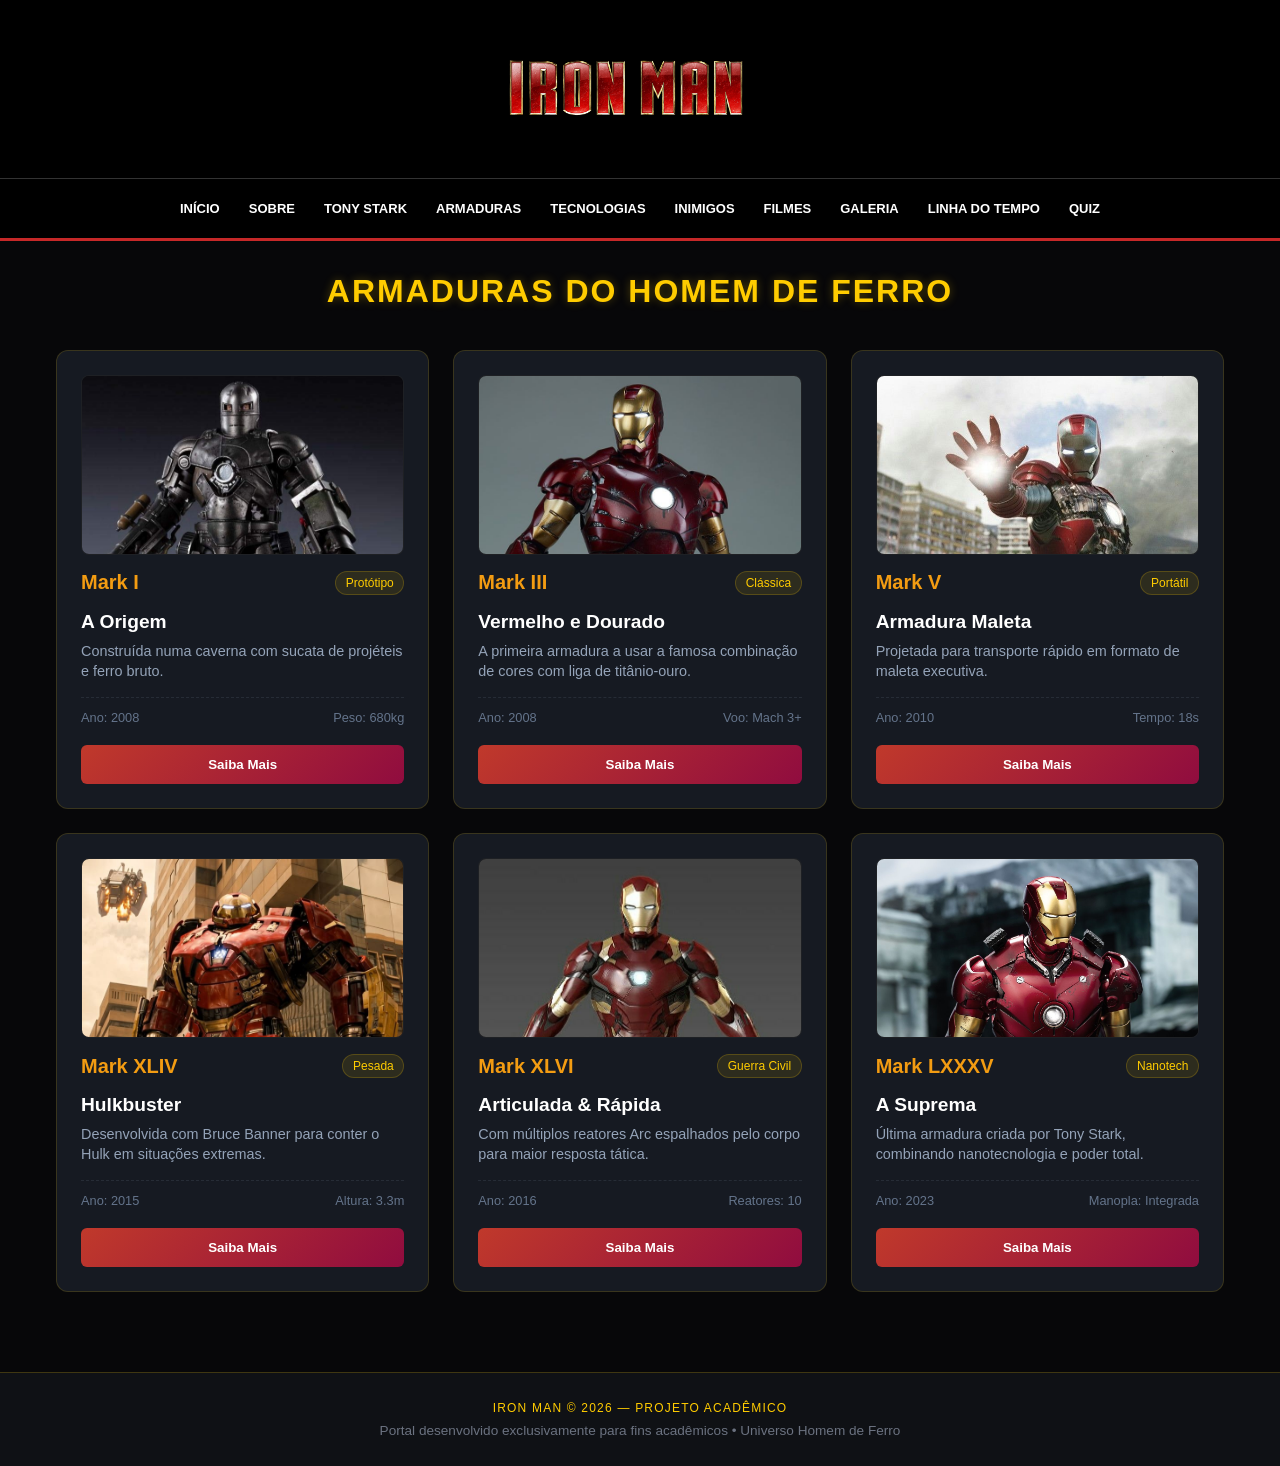
==== commit b33ac68f: "exclusão de erros" ====
--- a/armaduras.html
+++ b/armaduras.html
@@ -170,6 +170,16 @@
             </div>
         </div>
     </section>
+    <footer class="border-t border-stark-hudBorder bg-stark-darkBg mt-12 py-6">
+        <div class="max-w-7xl mx-auto px-4 text-center">
+            <p class="font-orbitron text-xs text-stark-cyan tracking-widest uppercase mb-2">
+                IRON MAN © 2026 — PROJETO ACADÊMICO
+            </p>
+            <p class="text-xs text-neutral-500">
+                Portal desenvolvido exclusivamente para fins acadêmicos • Universo Homem de Ferro
+            </p>
+        </div>
+    </footer>
 <script src="js/script.js"></script>
 
 </body>
--- a/css/style.css
+++ b/css/style.css
@@ -675,7 +675,68 @@
         font-size: 14px;
     }
 }
-
+.historico {
+    width: 90%;
+    max-width: 700px;
+    margin: 40px auto;
+    padding: 25px;
+    background-color: #161a22;
+    border: 1px solid rgba(0, 243, 255, 0.2);
+    border-left: 4px solid #c0392b;
+    border-radius: 12px;
+    box-shadow: 0 5px 20px rgba(0, 0, 0, 0.4);
+}
+
+.historico h2 {
+    color: #f39c12;
+    font-size: 24px;
+    text-align: center;
+    margin-bottom: 20px;
+    text-transform: uppercase;
+    letter-spacing: 2px;
+}
+
+#listaHistorico {
+    display: flex;
+    flex-direction: column;
+    gap: 12px;
+    color: #f2f2f2;
+}
+
+#listaHistorico .data-partida {
+    display: block;
+    padding: 15px;
+    background-color: #0f1115;
+    border: 1px solid rgba(255, 255, 255, 0.1);
+    border-radius: 8px;
+    color: #aaa;
+    text-align: center;
+}
+
+#listaHistorico .partida {
+    padding: 15px;
+    background-color: #0f1115;
+    border-left: 3px solid #f39c12;
+    border-radius: 8px;
+    color: #f2f2f2;
+    transition: 0.3s;
+}
+
+#listaHistorico .partida:hover {
+    border-left-color: #c0392b;
+    transform: translateX(5px);
+}
+
+@media (max-width: 600px) {
+    .historico {
+        width: 85%;
+        padding: 18px;
+    }
+
+    .historico h2 {
+        font-size: 19px;
+    }
+}
 
 :root {
     --stark-red: #c0392b;
